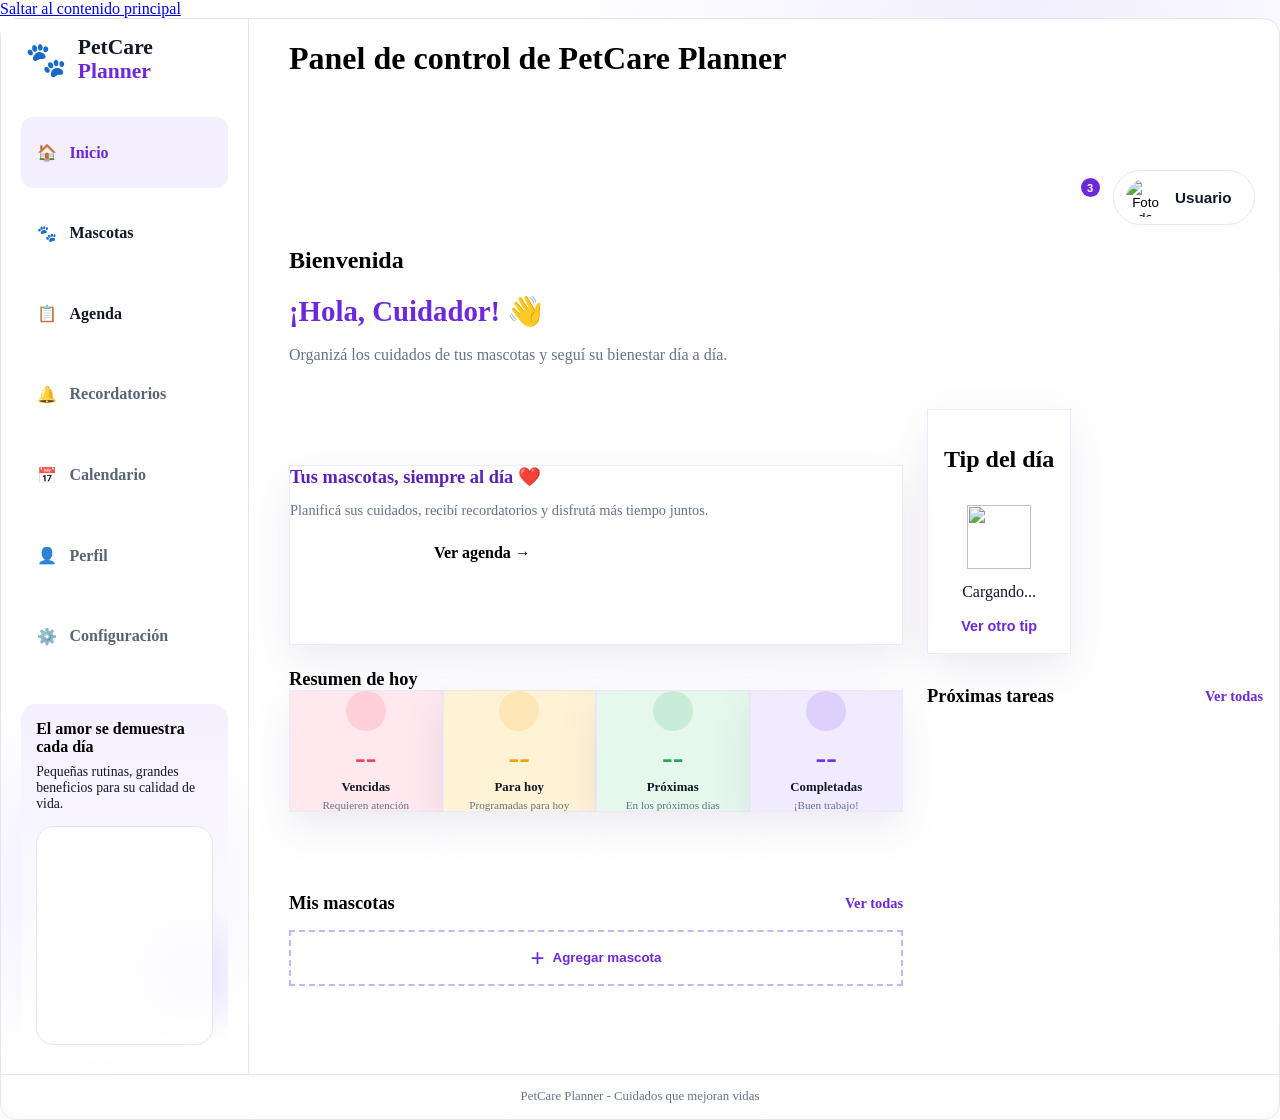
==== index.html @ 38bc649a "refactor: centralizar la navegación y la marca" ====
<!DOCTYPE html>
<html lang="es">
<head>
  <meta charset="UTF-8">
  <meta name="viewport" content="width=device-width, initial-scale=1.0">
  <title>Inicio | PetCare Planner</title>
  <link rel="stylesheet" href="./assets/css/base.css">
  <link rel="stylesheet" href="./assets/css/components.css">
  <link rel="stylesheet" href="./assets/css/index.css">
</head>
<body data-page="index">
  <a class="skip-link" href="#main-content">Saltar al contenido principal</a>
  <div class="page index-page">

    <div data-layout-sidebar></div>

    <!-- Header mobile -->
    <header class="app-container app-topbar index-topbar">
      <div data-layout-brand></div>

      <nav class="aside-top-actions" aria-label="Accesos rápidos">

  <button
    class="notification-btn notification-btn--desktop"
    type="button"
    aria-label="3 recordatorios pendientes"
  >
    <i data-lucide="bell" aria-hidden="true"></i>
    <span>3</span>
  </button>

  <button
    class="user-profile-btn"
    type="button"
    aria-label="Perfil de usuario"
  >
    <span class="user-profile-btn__avatar">
      <img id="user-avatar" src="./assets/img/users/default-user.png" alt="Foto de perfil" >
    </span>

    <span id="user-name" class="user-profile-btn__name">
      Usuario
    </span>

    <i data-lucide="chevron-down" aria-hidden="true"></i>
  </button>

</nav>

    </header>

    <!-- Main -->
    <main id="main-content" class="app-container index-main">
      <h1 class="visually-hidden">Panel de control de PetCare Planner</h1>

      <!-- Hero / saludo -->
      <section class="index-hero" aria-labelledby="welcome-title">
        <header class="index-hero__content">
          <h2 id="welcome-title" class="visually-hidden">Bienvenida</h2>
          <p id="user-greeting" class="index-greeting">Cargando...</p>
          <p class="index-hero__description">Organizá los cuidados de tus mascotas y seguí su bienestar día a día.</p>
        </header>
      </section>

      <!-- Highlight block -->
      <section class="dashboard-section highlight-block" aria-labelledby="highlight-title">
        <header class="highlight-block__content">
          <h2 id="highlight-title" class="section-title">Tus mascotas, siempre al día ❤️</h2>
          <p class="highlight-block__subtitle">Planificá sus cuidados, recibí recordatorios y disfrutá más tiempo juntos.</p>
        </header>
        <nav class="highlight-buttons" aria-label="Acciones rápidas">
          <a class="btn btn-primary" href="./pages/agenda.html">+ Nueva tarea</a>
          <a class="btn btn-secondary" href="./pages/agenda.html">Ver agenda →</a>
        </nav>
      </section>

      <!-- Stats -->
      <section class="dashboard-section stats-section" aria-labelledby="stats-title">
        <h2 id="stats-title" class="section-title">Resumen de hoy</h2>
        <ul class="stats-grid">
          <li>
            <article class="stat-card stat-card--danger">
              <span class="stat-card__icon" aria-hidden="true"><i data-lucide="circle-alert"></i></span>
              <span class="stat-card__value" id="overdue-count">--</span>
              <span class="stat-card__label">Vencidas</span>
              <span class="stat-card__helper">Requieren atención</span>
            </article>
          </li>
          <li>
            <article class="stat-card stat-card--warning">
              <span class="stat-card__icon" aria-hidden="true"><i data-lucide="sun"></i></span>
              <span class="stat-card__value" id="today-count">--</span>
              <span class="stat-card__label">Para hoy</span>
              <span class="stat-card__helper">Programadas para hoy</span>
            </article>
          </li>
          <li>
            <article class="stat-card stat-card--success">
              <span class="stat-card__icon" aria-hidden="true"><i data-lucide="calendar-days"></i></span>
              <span class="stat-card__value" id="upcoming-count">--</span>
              <span class="stat-card__label">Próximas</span>
              <span class="stat-card__helper">En los próximos días</span>
            </article>
          </li>
          <li>
            <article class="stat-card stat-card--primary">
              <span class="stat-card__icon" aria-hidden="true"><i data-lucide="circle-check"></i></span>
              <span class="stat-card__value" id="done-count">--</span>
              <span class="stat-card__label">Completadas</span>
              <span class="stat-card__helper">¡Buen trabajo!</span>
            </article>
          </li>
        </ul>
      </section>

      <!-- Pets -->
      <section class="dashboard-section my-pets" aria-labelledby="pets-title">
        <header class="section-header">
          <h2 id="pets-title" class="section-title">Mis mascotas</h2>
          <a class="section-link" href="./pages/mascotas.html" aria-label="Ver todas las mascotas">Ver todas</a>
        </header>
        <ul id="pets-list-container" class="pets-list-grid"><!-- Render dinámico --></ul>
        <button class="pet-add-card" type="button" data-open-pet-form>
          <span class="pet-add-card__icon" aria-hidden="true">+</span>
          <span class="pet-add-card__text">Agregar mascota</span>
        </button>
      </section>
    </main>

    <aside class="index-aside" aria-label="Información complementaria">

  <article class="dashboard-section tip-of-the-day" id="tip-of-the-day" aria-labelledby="tip-title">
    <header class="tip-content">
      <h2 id="tip-title" class="visually-hidden">Tip del día</h2>
      <figure class="tip-icon">
        <img src="./assets/img/tips/water-bowl.png" alt="" loading="lazy" onerror="this.hidden = true">
        <span class="tip-fallback" aria-hidden="true">💧</span>
      </figure>
      <p class="tip-text">Cargando...</p>
      <button class="tip-of-the-day__button" type="button">Ver otro tip</button>
    </header>
  </article>

  <section class="dashboard-section upcoming-tasks-aside" aria-labelledby="tasks-title">
    <header class="section-header">
      <h2 id="tasks-title" class="section-title">Próximas tareas</h2>
      <a class="section-link" href="./pages/agenda.html" aria-label="Ver todas las tareas">Ver todas</a>
    </header>
    <ul id="upcoming-tasks-list" class="tasks-list"></ul>
  </section>

</aside>

    <div data-layout-bottom-nav></div>
    <footer data-layout-footer></footer>

  </div>

  <script src="./assets/js/data.js"></script>
  <script src="./assets/js/utils.js"></script>
  <script src="./assets/js/storage.js"></script>
  <script src="https://unpkg.com/lucide@latest/dist/umd/lucide.min.js"></script>
  <script src="./assets/js/layout.js"></script>
  <script src="./assets/js/index.js"></script>
</body>
</html>
---- assets/css/components.css ----
/* =========================
   PetCare Planner - components.css
   Componentes reutilizables
========================= */

/* =========================
   1. Header / Topbar
========================= */

.app-topbar {
  display: flex;
  align-items: center;
  justify-content: space-between;
  gap: var(--space-md);
  padding: var(--space-md) 0;
}

.app-brand {
  display: flex;
  align-items: center;
  gap: var(--space-sm);
  font-weight: 700;
  color: var(--color-text);
}

.app-brand:hover {
  color: var(--color-primary);
}

.app-brand__icon {
  width: 2.4rem;
  height: 2.4rem;
  display: grid;
  place-items: center;
  border-radius: var(--radius-md);
  background: var(--color-primary-light);
  color: var(--color-primary);
}

.app-brand__text {
  line-height: 1.1;
}

.brand-paw {
  display: grid;
  flex: 0 0 auto;
  place-items: center;
  width: 3.1rem;
  height: 3.1rem;
  border-radius: 1.1rem;
  color: var(--color-primary);
  font-size: 2.1rem;
  line-height: 1;
}

.brand-paw img {
  width: 100%;
  height: 100%;
  object-fit: contain;
  filter: saturate(1.08) contrast(1.05);
}

.brand-paw img:not([hidden]) + span {
  display: none;
}

.app-topbar__actions {
  display: flex;
  align-items: center;
  gap: var(--space-sm);
}

/* =========================
   2. Botones
========================= */

.btn {
  display: inline-flex;
  align-items: center;
  justify-content: center;
  gap: var(--space-sm);
  min-height: 2.75rem;
  padding: 0.75rem 1rem;
  border: 0;
  border-radius: var(--radius-pill);
  font-weight: 700;
  text-align: center;
  cursor: pointer;
  text-decoration: none;
  transition: var(--transition-interactive);
}

.btn:hover {
  transform: translateY(-1px);
}

.btn:active {
  transform: translateY(0);
}

.btn:disabled,
.btn.is-disabled {
  opacity: 0.55;
  cursor: not-allowed;
  transform: none;
}

.btn-primary {
  background: var(--color-primary);
  color: var(--color-white, #ffffff);
  box-shadow: var(--shadow-soft);
}

.btn-primary:hover {
  background: var(--color-primary-dark);
  color: var(--color-white, #ffffff);
}

.btn-secondary {
  background: var(--color-primary-light);
  color: var(--color-primary);
}

.btn-secondary:hover {
  background: var(--color-primary);
  color: var(--color-white, #ffffff);
}

.btn-ghost {
  background: transparent;
  color: var(--color-muted);
}

.btn-ghost:hover {
  background: var(--color-primary-light);
  color: var(--color-primary);
}

.btn-danger {
  background: var(--color-danger-light);
  color: var(--color-danger);
}

.btn-danger:hover {
  background: var(--color-danger);
  color: var(--color-white, #ffffff);
}

.btn-full {
  width: 100%;
}

.icon-btn {
  width: 2.75rem;
  height: 2.75rem;
  display: inline-grid;
  place-items: center;
  border-radius: var(--radius-pill);
  background: var(--color-surface);
  color: var(--color-text);
  box-shadow: var(--shadow-soft);
  transition: var(--transition-interactive);
}

.icon-btn:hover {
  transform: translateY(-1px);
  background: var(--color-primary-light);
  color: var(--color-primary);
}

.icon-btn:active {
  transform: translateY(0);
}

/* =========================
   3. Cards
========================= */

.card {
  background: var(--color-surface);
  border: 1px solid var(--color-border);
  border-radius: var(--radius-lg);
  padding: var(--space-md);
  box-shadow: var(--shadow-card, var(--shadow-soft));
}

/* Espaciado vertical controlado por contenedor */
.stack > * + * {
  margin-top: var(--space-md);
}

.card.is-selected {
  border-color: var(--color-primary);
  background: var(--color-primary-light);
}

.card-title {
  margin-bottom: var(--space-xs);
  font-size: 1rem;
  font-weight: 800;
  color: var(--color-text);
}

.card-text {
  margin-bottom: 0;
  font-size: 0.95rem;
  color: var(--color-muted);
}

.card-actions {
  display: flex;
  flex-wrap: wrap;
  gap: var(--space-sm);
  margin-top: var(--space-md);
}

/* =========================
   4. Panel destacado
========================= */

.panel {
  padding: var(--space-lg);
  border-radius: var(--radius-xl);
  background: linear-gradient(
    135deg,
    var(--color-primary),
    var(--color-primary-dark)
  );
  color: var(--color-white, #ffffff);
  box-shadow: var(--shadow-soft);
}

.panel h1,
.panel h2,
.panel h3 {
  color: var(--color-white, #ffffff);
}

.panel p,
.panel .card-text {
  color: rgba(255, 255, 255, 0.86);
}

/* =========================
   5. Badges / Estados
========================= */

.badge {
  display: inline-flex;
  align-items: center;
  gap: 0.35rem;
  width: fit-content;
  padding: 0.35rem 0.65rem;
  border-radius: var(--radius-pill);
  font-size: 0.8rem;
  font-weight: 800;
  line-height: 1;
  white-space: nowrap;
}

.badge-danger {
  background: var(--color-danger-light);
  color: var(--color-danger);
}

.badge-warning {
  background: var(--color-warning-light);
  color: #9a5f00;
}

.badge-success {
  background: var(--color-success-light);
  color: var(--color-success);
}

.badge-info {
  background: var(--color-info-light);
  color: var(--color-info);
}

.badge-primary,
.badge-purple {
  background: var(--color-primary-light);
  color: var(--color-primary);
}

/* =========================
   6. Formularios
========================= */

.form {
  display: grid;
  gap: var(--space-md);
}

.form-group {
  display: grid;
  gap: var(--space-xs);
}

.form-label {
  font-size: 0.9rem;
  font-weight: 800;
  color: var(--color-text);
}

.form-input,
.form-select,
.form-textarea {
  width: 100%;
  max-width: 100%;
  min-height: 2.75rem;
  border: 1px solid var(--color-border);
  border-radius: var(--radius-md);
  background: var(--color-white, #ffffff);
  color: var(--color-text);
  font: inherit;
  line-height: 1.45;
  padding: 0.85rem 1rem;
  transition:
    border-color var(--transition-ui),
    box-shadow var(--transition-ui);
}

.form-input::placeholder,
.form-textarea::placeholder {
  color: var(--color-muted);
  opacity: 0.72;
}

.form-input:focus,
.form-select:focus,
.form-textarea:focus {
  border-color: var(--color-primary);
  box-shadow: 0 0 0 4px rgba(111, 53, 232, 0.12);
  outline: none;
}

.form-textarea {
  min-height: 7rem;
  resize: vertical;
}

.form-error {
  margin: 0;
  font-size: 0.85rem;
  color: var(--color-danger);
}

.form-success {
  margin: 0;
  font-size: 0.85rem;
  color: var(--color-success);
}

.form-help {
  margin: 0;
  font-size: 0.85rem;
  color: var(--color-muted);
}

/* =========================
   7. Alertas / Mensajes
========================= */

.alert {
  padding: var(--space-md);
  border-radius: var(--radius-md);
  font-size: 0.9rem;
  font-weight: 700;
}

.alert-success {
  background: var(--color-success-light);
  color: var(--color-success);
}

.alert-error {
  background: var(--color-danger-light);
  color: var(--color-danger);
}

.alert-info {
  background: var(--color-info-light);
  color: var(--color-info);
}

.alert-warning {
  background: var(--color-warning-light);
  color: #9a5f00;
}

/* =========================
   8. Chips / Filtros
========================= */

.chip-list {
  display: flex;
  gap: var(--space-sm);
  overflow-x: auto;
  padding-bottom: var(--space-xs);
  scrollbar-width: none;
}

.chip-list::-webkit-scrollbar {
  display: none;
}

.chip {
  flex: 0 0 auto;
  display: inline-flex;
  align-items: center;
  justify-content: center;
  min-height: 2.4rem;
  padding: 0.6rem 0.95rem;
  border: 1px solid var(--color-border);
  border-radius: var(--radius-pill);
  background: var(--color-surface);
  color: var(--color-muted);
  font-size: 0.9rem;
  font-weight: 800;
  cursor: pointer;
  transition: var(--transition-colors);
}

.chip:hover,
.chip.is-active {
  background: var(--color-primary-light);
  border-color: var(--color-primary-light);
  color: var(--color-primary);
}

/* =========================
   9. Tabs
========================= */

.tabs {
  display: flex;
  gap: var(--space-xs);
  padding: 0.35rem;
  border-radius: var(--radius-pill);
  background: var(--color-primary-light);
  overflow-x: auto;
  scrollbar-width: none;
}

.tabs::-webkit-scrollbar {
  display: none;
}

.tab {
  flex: 1;
  min-height: 2.3rem;
  padding: 0.55rem 0.8rem;
  border-radius: var(--radius-pill);
  color: var(--color-muted);
  font-size: 0.85rem;
  font-weight: 800;
  text-align: center;
  white-space: nowrap;
  cursor: pointer;
  transition:
    background-color var(--transition-ui),
    color var(--transition-ui),
    box-shadow var(--transition-ui);
}

.tab.is-active {
  background: var(--color-surface);
  color: var(--color-primary);
  box-shadow: var(--shadow-card, var(--shadow-soft));
}

/* =========================
   10. Navegación lateral desktop
========================= */

[data-layout-brand],
[data-layout-sidebar],
[data-layout-bottom-nav] {
  display: contents;
}

.desktop-sidebar {
  display: none;
}

@media (min-width: 1100px) {
  .desktop-sidebar {
    display: flex;
    flex-direction: column;
    gap: 2.15rem;
    padding: 2.05rem 1.25rem 1.55rem;
    border-right: 1px solid var(--color-border);
    background:
      radial-gradient(circle at 40% 82%, rgba(196, 181, 253, 0.28), transparent 12rem),
      var(--color-surface);
  }

  .desktop-sidebar__brand {
    display: flex;
    align-items: center;
    gap: 0.45rem;
    color: var(--color-text);
    font-size: 1.35rem;
    font-weight: 900;
    line-height: 1.02;
    text-decoration: none;
  }

  .desktop-sidebar__brand strong {
    color: var(--color-primary);
  }

  .desktop-sidebar__nav {
    display: grid;
    gap: 0.55rem;
  }

  .desktop-sidebar__link {
    display: flex;
    align-items: center;
    gap: 0.78rem;
    min-height: 3.05rem;
    padding: 0.72rem 1rem;
    border-radius: 0.75rem;
    color: var(--color-text);
    font-weight: 750;
    text-decoration: none;
    transition: var(--transition-colors);
  }

  .desktop-sidebar__link span {
    width: 1.25rem;
    text-align: center;
    color: #64748b;
  }

  .desktop-sidebar__link .lucide {
    width: 1.25rem;
    height: 1.25rem;
    color: #64748b;
  }

  .desktop-sidebar__link:hover,
  .desktop-sidebar__link.is-active {
    background: var(--color-primary-light);
    color: var(--color-primary);
  }

  .desktop-sidebar__link.is-active .lucide {
    color: var(--color-primary);
  }

  .desktop-sidebar__link.is-disabled span,
  .desktop-sidebar__link.is-disabled .lucide {
    color: #475569;
  }

  .desktop-sidebar__link.is-disabled {
    cursor: not-allowed;
    opacity: 0.9;
    pointer-events: none;
  }

  .desktop-sidebar__message {
    margin-top: auto;
    padding: 1rem 0.95rem 0.85rem;
    border-radius: 1rem;
    background:
      radial-gradient(circle at 82% 76%, rgba(196, 181, 253, 0.42), transparent 4.5rem),
      linear-gradient(180deg, #f5f0ff, #ffffff);
  }

  .desktop-sidebar__message strong {
    display: block;
    color: var(--color-primary-dark);
    font-size: 1rem;
  }

  .desktop-sidebar__message p {
    margin-top: 0.5rem;
    color: var(--color-text);
    font-size: 0.86rem;
  }

  .mini-illustration {
    position: relative;
    display: flex;
    align-items: end;
    justify-content: center;
    min-height: 13.2rem;
    margin-top: 0.8rem;
    padding: 0.35rem 0.45rem 0;
    border: 1px solid var(--color-border);
    border-radius: 1.1rem;
    background: rgba(255, 255, 255, 0.86);
    box-shadow: var(--shadow-card);
    overflow: hidden;
  }

  .sidebar-pets-image {
    position: absolute;
    inset: auto 0.2rem 0;
    z-index: 2;
    width: calc(100% - 0.4rem);
    height: 13rem;
    max-width: 100%;
    filter: saturate(1.1) contrast(1.06);
    object-fit: cover;
    object-position: center bottom;
  }

  .sidebar-pets-image[hidden] {
    display: none;
  }

  .mini-illustration .pet-face {
    position: relative;
    z-index: 1;
    width: 4.25rem;
    height: 4.25rem;
    margin-inline: -0.3rem;
  }

  .sidebar-pets-image:not([hidden]) ~ .pet-face {
    visibility: hidden;
  }
}

/* =========================
   11. Navegación inferior mobile
========================= */

.bottom-nav {
  position: fixed;
  left: 50%;
  bottom: calc(0.75rem + env(safe-area-inset-bottom));
  z-index: 20;
  width: min(100% - 2rem, 26rem);
  transform: translateX(-50%);
  display: grid;
  grid-template-columns: repeat(3, 1fr);
  gap: var(--space-xs);
  padding: 0.5rem;
  border: 1px solid var(--color-border);
  border-radius: var(--radius-lg);
  background: rgba(255, 255, 255, 0.92);
  box-shadow: var(--shadow-soft);
  backdrop-filter: blur(10px);
}

.bottom-nav .lucide {
  width: 1.15rem;
  height: 1.15rem;
}

.bottom-nav__link {
  display: grid;
  place-items: center;
  gap: 0.15rem;
  min-height: 3.4rem;
  border-radius: var(--radius-md);
  font-size: 0.78rem;
  font-weight: 800;
  color: var(--color-muted);
  text-decoration: none;
  transition: var(--transition-colors);
}

.bottom-nav__link:hover,
.bottom-nav__link.is-active {
  background: var(--color-primary-light);
  color: var(--color-primary);
}

/* =========================
   12. Footer compartido
========================= */

.app-footer {
  margin-top: auto;
  padding: 1.1rem 1rem calc(6rem + env(safe-area-inset-bottom));
  text-align: center;
  border-top: 1px solid var(--color-border);
  color: var(--color-muted);
  font-size: 0.85rem;
  line-height: 1.4;
}

@media (min-width: 1100px) {
  [data-layout-bottom-nav] {
    display: none;
  }

  .app-footer {
    grid-area: footer;
    align-self: end;
    margin-top: 0;
    padding: 1rem 1.25rem 1.15rem;
  }
}

/* =========================
   13. Botón flotante
========================= */

.fab {
  position: fixed;
  right: 1.25rem;
  bottom: calc(5.5rem + env(safe-area-inset-bottom));
  z-index: 25;
  width: 3.5rem;
  height: 3.5rem;
  display: grid;
  place-items: center;
  border-radius: 50%;
  background: var(--color-primary);
  color: var(--color-white, #ffffff);
  font-size: 1.6rem;
  font-weight: 900;
  box-shadow: 0 14px 30px rgba(111, 53, 232, 0.35);
  transition:
    transform var(--transition-ui),
    background-color var(--transition-ui);
}

.fab:hover {
  transform: translateY(-1px);
  background: var(--color-primary-dark);
}

.fab:active {
  transform: translateY(0);
}

/* =========================
   14. Secciones
========================= */

.section {
  margin-top: var(--space-lg);
}

.section-header {
  display: flex;
  align-items: center;
  justify-content: space-between;
  gap: var(--space-md);
  margin-bottom: var(--space-md);
}

.section-title {
  margin: 0;
  font-size: 1.15rem;
  font-weight: 900;
  color: var(--color-text);
}

.section-link {
  font-size: 0.9rem;
  font-weight: 800;
  color: var(--color-primary);
  transition: var(--transition-colors);
}

/* =========================
   15. Grillas reutilizables
========================= */

.grid {
  display: grid;
  gap: var(--space-md);
}

.grid-2 {
  display: grid;
  gap: var(--space-md);
}

.grid-3 {
  display: grid;
  gap: var(--space-md);
}

/* =========================
   16. Listas horizontales
========================= */

.horizontal-list {
  display: flex;
  gap: var(--space-md);
  overflow-x: auto;
  padding-bottom: var(--space-sm);
  scrollbar-width: none;
}

.horizontal-list::-webkit-scrollbar {
  display: none;
}

.horizontal-list > * {
  flex: 0 0 auto;
}

/* =========================
   17. Cards de resumen / estadísticas
========================= */

.stat-card {
  display: grid;
  gap: var(--space-xs);
  padding: var(--space-md);
  border: 1px solid var(--color-border);
  border-radius: var(--radius-lg);
  background: var(--color-surface);
  box-shadow: var(--shadow-card, var(--shadow-soft));
}

.stat-card__value {
  margin: 0;
  font-size: 1.6rem;
  font-weight: 900;
  color: var(--color-text);
}

.stat-card__label {
  margin: 0;
  font-size: 0.85rem;
  font-weight: 800;
  color: var(--color-muted);
}

.stat-card--danger {
  background: var(--color-danger-light);
}

.stat-card--warning {
  background: var(--color-warning-light);
}

.stat-card--success {
  background: var(--color-success-light);
}

.stat-card--primary {
  background: var(--color-primary-light);
}

/* =========================
   18. Empty states
========================= */

.empty-state {
  display: grid;
  place-items: center;
  gap: var(--space-sm);
  padding: var(--space-xl);
  border: 1px dashed var(--color-border);
  border-radius: var(--radius-lg);
  background: rgba(255, 255, 255, 0.65);
  text-align: center;
}

.empty-state__icon {
  font-size: 2rem;
}

.empty-state__title {
  margin: 0;
  font-size: 1rem;
  font-weight: 900;
  color: var(--color-text);
}

.empty-state__text {
  margin: 0;
  font-size: 0.9rem;
  color: var(--color-muted);
}

/* =========================
   17. Cards reutilizables de mascotas
========================= */

.pet-mini-card {
  display: flex;
  align-items: center;
  gap: var(--space-sm);
  padding: var(--space-md);
  border: 1px solid var(--color-border);
  border-radius: var(--radius-lg);
  background: var(--color-surface);
  box-shadow: var(--shadow-card, var(--shadow-soft));
  transition:
    border-color var(--transition-ui),
    background-color var(--transition-ui),
    box-shadow var(--transition-ui);
}

.pet-mini-card.is-selected {
  border-color: var(--color-primary);
  background: var(--color-primary-light);
  box-shadow: var(--shadow-soft);
}

.pet-avatar {
  width: 3rem;
  height: 3rem;
  flex: 0 0 3rem;
  display: grid;
  place-items: center;
  border-radius: 50%;
  background: var(--color-primary-light);
  color: var(--color-primary);
  font-weight: 900;
  overflow: hidden;
}

.pet-avatar img {
  width: 100%;
  height: 100%;
  object-fit: cover;
}

.pet-info {
  min-width: 0;
}

.pet-name {
  margin: 0;
  font-weight: 900;
  color: var(--color-text);
}

.pet-meta {
  margin: 0;
  font-size: 0.85rem;
  color: var(--color-muted);
}

/* =========================
   18. Cards reutilizables de tareas
========================= */

.task-card {
  display: grid;
  gap: var(--space-sm);
  padding: var(--space-md);
  border: 1px solid var(--color-border);
  border-radius: var(--radius-lg);
  background: var(--color-surface);
  box-shadow: var(--shadow-card, var(--shadow-soft));
}

.task-card__header {
  display: flex;
  align-items: flex-start;
  justify-content: space-between;
  gap: var(--space-md);
}

.task-card__title {
  margin: 0;
  font-size: 1rem;
  font-weight: 900;
  color: var(--color-text);
}

.task-card__meta {
  margin: 0;
  font-size: 0.85rem;
  color: var(--color-muted);
}

/* =========================
   19. Desktop
========================= */

@media (min-width: 768px) {
  .bottom-nav {
    position: static;
    transform: none;
    width: auto;
    display: flex;
    justify-content: center;
    margin: var(--space-md) auto;
  }

  .bottom-nav__link {
    padding-inline: 1rem;
  }

  .fab {
    right: 2rem;
    bottom: 2rem;
  }

  .grid-2 {
    grid-template-columns: repeat(2, minmax(0, 1fr));
  }

  .grid-3 {
    grid-template-columns: repeat(3, minmax(0, 1fr));
  }

  .section {
    margin-top: var(--space-xl);
  }

  .card {
    padding: var(--space-lg);
  }
}
---- assets/css/index.css ----
:root {
  --pet-purple: #6d28d9;
  --pet-purple-dark: #5b21b6;
  --pet-purple-soft: #f4efff;
  --pet-text: #111827;
  --pet-muted: #64748b;
  --pet-border: #e5e7eb;
  --pet-soft-border: #eee8fb;
  --pet-shadow: 0 16px 40px rgba(82, 63, 124, 0.1);
}

body {
  background:
    radial-gradient(circle at 80% 0%, rgba(196, 181, 253, 0.22), transparent 30rem),
    linear-gradient(180deg, #ffffff 0%, #fbfaff 100%);
  margin: 0;
  padding: 0;
}

.index-page {
  background: rgba(255, 255, 255, 0.78);
  display: flex;
  flex-direction: column;
  min-height: 100vh;
}

/* =========================
   Header (móvil)
   ========================= */

.index-topbar {
  display: flex;
  justify-content: space-between;
  align-items: center;

  position: relative;
  z-index: 5;

  padding-top: 1.35rem;
  padding-bottom: 0.5rem;
}

.index-topbar .app-brand {
  align-items: center;
  gap: 0.35rem;
  text-decoration: none;
  display: flex;
}

.index-topbar .app-brand__text {
  color: var(--pet-text);
  font-size: 1.3rem;
  font-weight: 900;
  line-height: 0.98;
}

.index-topbar .app-brand__text strong {
  color: var(--pet-purple);
}

/* =========================
   Layout principal (mobile)
   ========================= */

.index-main {
  display: grid;
  gap: 1.5rem;
  padding: 1rem 1rem 2rem;
}

.index-aside {
  display: flex;
  flex-direction: column;
  gap: 1.5rem;
  padding: 0 1rem 0;
  align-items: stretch;
}

.tip-of-the-day {
  padding: 0;
  margin-top: 1rem;
}

.bottom-nav {
  margin-top: auto;
}

.app-footer {
  margin-top: auto;
}

/* =========================
   Saludo
   ========================= */

.index-hero {
  display: block;
  padding-top: 0rem;
  padding-bottom: 0.1rem;
}

.index-hero__content {
  min-width: 0;
}

.index-greeting {
  margin-top: 0;
  font-size: 1.8rem;
  font-weight: 900;
  color: var(--pet-purple);
  margin-bottom: 0.5rem;
}

.index-hero__description {
  font-size: 1rem;
  color: var(--pet-muted);
  line-height: 1.4;
}

/* =========================
   Bloque destacado (con dos botones)
   ========================= */

.highlight-block {
  background: var(--color-primary-light);
  border-radius: var(--radius-lg);
  padding: var(--space-md);
  position: relative;
  overflow: hidden;
  box-shadow: var(--pet-shadow);
  border: 1px solid var(--pet-soft-border);
}

.highlight-block__content {
  position: relative;
  z-index: 1;
}

.highlight-block .section-title {
  color: var(--pet-purple-dark);
  margin-bottom: var(--space-xs);
}

.highlight-block__subtitle {
  font-size: 0.9rem;
  color: var(--pet-muted);
  margin-bottom: var(--space-md);
}

.highlight-buttons {
  display: flex;
  flex-wrap: wrap;
  gap: var(--space-sm);
  margin-top: var(--space-md);
}

.highlight-buttons .btn {
  flex: 1;
  text-align: center;
}

/* =========================
   Resumen de hoy
   ========================= */

.stats-section {
  margin-top: var(--space-md);
}

.stats-grid {
  display: grid;
  grid-template-columns: repeat(2, 1fr);
  gap: var(--space-md);
  list-style: none;
  padding-left: 0;
  margin: 0;
}

.stats-grid li {
  list-style: none;
}

.stat-card {
  display: grid;
  justify-items: center;
  text-align: center;
  gap: 0.25rem;
  background: #ffffff;
  border: 1px solid var(--pet-soft-border);
  border-radius: var(--radius-lg);
  padding: var(--space-md);
  box-shadow: var(--pet-shadow);
  transition: transform 0.2s, box-shadow 0.2s;
}

.stat-card:hover {
  transform: translateY(-2px);
  box-shadow: 0 20px 35px rgba(82, 63, 124, 0.15);
}

.stat-card__value {
  font-size: 2rem;
  font-weight: 900;
}

.stat-card__label {
  font-size: 0.8rem;
  font-weight: 700;
  color: var(--pet-text);
}

.stat-card__helper {
  font-size: 0.7rem;
  color: var(--pet-muted);
}

.stat-card__icon {
  width: 2.5rem;
  height: 2.5rem;
  display: grid;
  place-items: center;
  border-radius: 50%;
  margin-bottom: 0.25rem;
}

.stat-card__icon .lucide {
  width: 1.25rem;
  height: 1.25rem;
  stroke-width: 2;
}

/* Colores específicos por estado */
.stat-card--danger {
  background: #ffe8ee;
}
.stat-card--danger .stat-card__value {
  color: #f04464;
}
.stat-card--danger .stat-card__icon {
  background: rgba(240, 68, 100, 0.15);
  color: #f04464;
}

.stat-card--warning {
  background: #fff3d6;
}
.stat-card--warning .stat-card__value {
  color: #f59e0b;
}
.stat-card--warning .stat-card__icon {
  background: rgba(245, 158, 11, 0.15);
  color: #f59e0b;
}

.stat-card--success {
  background: #e5f8eb;
}
.stat-card--success .stat-card__value {
  color: #22a956;
}
.stat-card--success .stat-card__icon {
  background: rgba(34, 169, 86, 0.15);
  color: #22a956;
}

.stat-card--primary {
  background: #f1ebff;
}
.stat-card--primary .stat-card__value {
  color: #6f35e8;
}
.stat-card--primary .stat-card__icon {
  background: rgba(111, 53, 232, 0.15);
  color: #6f35e8;
}

.pets-list-grid {
  display: grid;
  grid-template-columns: repeat(2, 1fr);
  gap: var(--space-md);
  margin-bottom: var(--space-md);
}

.pet-mini-card {
  display: flex;
  flex-direction: column;
  align-items: center;
  text-align: center;
  gap: 0.2rem;
  background: #ffffff;
  border: 1px solid var(--pet-soft-border);
  border-radius: var(--radius-lg);
  padding: var(--space-md);
  box-shadow: var(--pet-shadow);
  transition: transform 0.2s, border-color 0.2s;
}

.pet-mini-card:hover {
  transform: translateY(-2px);
  border-color: var(--pet-purple);
}

.pet-mini-card .pet-avatar {
  width: 3.5rem;
  height: 3.5rem;
  border-radius: 50%;
  background: var(--color-primary-light);
  display: flex;
  align-items: center;
  justify-content: center;
  overflow: hidden;
  margin-bottom: 0.3rem;
}

.pet-mini-card .pet-avatar img {
  width: 100%;
  height: 100%;
  object-fit: cover;
}

.pet-mini-card .pet-avatar .pet-avatar__fallback {
  font-size: 1.5rem;
}

.pet-mini-card .pet-avatar.has-image .pet-avatar__fallback {
  display: none;
}

.pet-name {
  margin: 0;
  font-weight: 900;
  color: var(--pet-text);
  font-size: 1rem;
}

.pet-specie {
  display: inline-block;
  background: var(--color-primary-light);
  color: var(--color-primary);
  font-size: 0.7rem;
  font-weight: 700;
  padding: 0.2rem 0.6rem;
  border-radius: var(--radius-pill);
  margin-top: 0.25rem;
}

.pet-meta {
  margin: 0;
  font-size: 0.75rem;
  color: var(--pet-muted);
}

.pet-add-card {
  display: flex;
  align-items: center;
  justify-content: center;
  gap: 0.5rem;
  width: 100%;
  padding: 0.75rem;
  border: 2px dashed #c4b5fd;
  border-radius: var(--radius-lg);
  background: rgba(255, 255, 255, 0.68);
  color: var(--pet-purple);
  font-weight: 900;
  cursor: pointer;
  transition: background 0.2s, transform 0.1s;
}

.pet-add-card:hover {
  background: #f4efff;
  transform: translateY(-1px);
}

.pet-add-card__icon {
  font-size: 1.5rem;
  font-weight: 300;
}

/* =========================
   Próximas tareas 
   ========================= */

.upcoming-tasks-aside .tasks-list {
  display: grid;
  gap: 0.75rem;
  padding: 0;
  list-style: none;
}

.task-card {
  display: flex;
  align-items: center;
  gap: var(--space-sm);
  padding: var(--space-md);
  border: 1px solid var(--pet-border);
  border-radius: var(--radius-lg);
  background: #ffffff;
  box-shadow: var(--pet-shadow);
  transition: transform 0.2s, box-shadow 0.2s;
}

.task-card:hover {
  transform: translateY(-2px);
  box-shadow: 0 20px 35px rgba(82, 63, 124, 0.12);
}

.task-avatar {
  flex: 0 0 auto;
  width: 2.5rem;
  height: 2.5rem;
  display: grid;
  place-items: center;
  border-radius: 50%;
  background: var(--color-primary-light);
  position: relative;
  overflow: hidden;
}

.task-avatar img {
  width: 100%;
  height: 100%;
  object-fit: cover;
}

.task-avatar .task-avatar__fallback {
  display: grid;
  place-items: center;
  width: 100%;
  height: 100%;
  font-size: 1.25rem;
}

.task-avatar.has-image .task-avatar__fallback {
  display: none;
}

.task-card__body {
  flex: 1;
  min-width: 0;
  display: flex;
  flex-direction: column;
  gap: 0.25rem;
}

.task-card__title {
  font-size: 0.95rem;
  font-weight: 900;
  color: var(--pet-text);
}

.task-card__meta {
  font-size: 0.8rem;
  color: var(--pet-muted);
}

.task-card .badge {
  align-self: flex-start;
  font-size: 0.75rem;
  padding: 0.25rem 0.55rem;
}

.task-link {
  flex: 0 0 auto;
  display: grid;
  place-items: center;
  width: 2.5rem;
  height: 2.5rem;
  border-radius: 50%;
  font-size: 1.25rem;
  color: var(--color-muted);
  text-decoration: none;
  transition: background-color 0.2s, color 0.2s;
}

.task-link:hover {
  background: var(--color-primary-light);
  color: var(--color-primary);
}

.section-link {
  text-decoration: none;
  font-weight: 800;
  color: var(--pet-purple);
}

.section-link:hover {
  text-decoration: underline;
}

/* =========================
   Tip del día
   ========================= */

.tip-of-the-day {
  background: var(--color-primary-light);
  border-radius: var(--radius-lg);
  border: 1px solid var(--pet-soft-border);
  box-shadow: var(--pet-shadow);
  text-align: center;
  align-self: start;
}

.tip-content {
  display: flex;
  flex-direction: column;
  align-items: center;
  gap: 0.75rem;
  padding: 1rem;
}

.tip-icon {
  width: 4rem;
  height: 4rem;
  line-height: 1;
  flex-shrink: 0;
  position: relative;
  margin: 0;
}

.tip-icon img {
  display: block;
  width: 100%;
  height: 100%;
  object-fit: contain;
}

.tip-icon img:not([hidden]) + .tip-fallback,
.tip-icon img[src]:not([src=""]) + .tip-fallback {
  display: none;
}

.tip-fallback {
  display: block;
  font-size: 2.5rem;
}

.tip-text {
  margin: 0;
  font-size: 1rem;
  line-height: 1.4;
  color: var(--pet-text);
}

.tip-of-the-day__button {
  display: inline-block;
  margin: 0;
  padding: 0.25rem 0.5rem;
  font-size: 0.9rem;
  line-height: 1;
  color: var(--pet-purple);
  background: transparent;
  border: none;
  cursor: pointer;
  font-weight: 700;
  transition: transform 0.2s, color 0.2s;
}

.tip-of-the-day__button:hover {
  text-decoration: underline;
  color: var(--pet-purple-dark);
  transform: translateY(-1px);
}

/* =========================
   Footer global
   ========================= */

.app-footer {
  text-align: center;
  padding: var(--space-md);
  margin-top: var(--space-xl);
  font-size: 0.8rem;
  color: var(--pet-muted);
  border-top: 1px solid var(--pet-border);
  width: 100%;
}

.notification-btn {
  position: relative;
  width: 2.75rem;
  height: 2.75rem;
  display: grid;
  place-items: center;
  border-radius: 50%;
  color: var(--pet-muted);
  font-size: 1.55rem;
  background: transparent;
  border: none;
  cursor: pointer;
}
.notification-btn .lucide {
  display: block;
}
.notification-btn span {
  position: absolute;
  top: 0.15rem;
  right: 0.1rem;
  width: 1.2rem;
  height: 1.2rem;
  display: grid;
  place-items: center;
  border-radius: 50%;
  background: var(--pet-purple);
  color: #ffffff;
  font-size: 0.7rem;
  font-weight: 900;
}

.aside-top-actions {
  display: flex;
  align-items: center;
  gap: 0.75rem;
  margin-left: auto;
}

.user-profile-btn {
  display: flex;
  align-items: center;
  gap: 0.65rem;

  padding: 0.45rem 0.75rem;

  border: 1px solid var(--pet-border);
  border-radius: 999px;

  background: #ffffff;

  cursor: pointer;

  transition:
    background-color 0.2s,
    border-color 0.2s,
    transform 0.2s;
}

.user-profile-btn:hover {
  background: #f8fafc;
  border-color: #d8dce2;
}

.user-profile-btn__avatar {
  width: 2.4rem;
  height: 2.4rem;

  border-radius: 50%;
  overflow: hidden;

  flex-shrink: 0;
}

.user-profile-btn__avatar img {
  display: block;
  width: 100%;
  height: 100%;
  object-fit: cover;
}

.user-profile-btn__name {
  font-size: 0.95rem;
  font-weight: 700;
  color: var(--pet-text);
}

.user-profile-btn__arrow {
  width: 1rem;
  height: 1rem;
  color: var(--pet-muted);
}


.desktop-sidebar {
  display: none;
}

/* =========================
   Desktop (≥1100px)
   ========================= */

@media (min-width: 1100px) {
  .index-page {
    display: grid;
    grid-template-columns: 15.5rem minmax(0, 1fr) 22rem;
    grid-template-areas:
      "sidebar  main  topbar"
      "sidebar  main    aside"
      "footer   footer  footer";
    column-gap: 1.5rem;
    row-gap: 0;
    max-width: 96rem;
    margin: 0 auto;
    padding: 0;
    border: 1px solid var(--pet-border);
    border-radius: 1.05rem;
    background: rgba(255, 255, 255, 0.9);
  }

  .index-hero {
    margin-top: 3rem;   
  }

  .index-topbar {
    grid-area: topbar;
    display: flex;
    align-items: center;
    justify-content: space-between;
    padding: 0rem 1.5rem 0 1rem;
    margin: 0;
  }
  .index-topbar .app-brand {
    display: none; 
  }
  .aside-top-actions {
    display: flex;
    align-items: center;
    gap: 0.75rem;
    margin-left: auto;
  }

  /* Main y aside */
  .index-main {
    grid-area: main;
    padding: 0 0 2rem 1rem;
    margin: 0;
  }
  .index-aside {
    grid-area: aside;
    display: flex;
    flex-direction: column;
    gap: 2rem;
    padding: 0 1rem 2rem 0;
    margin: 0;
  }

  .tip-of-the-day {
    margin-top: 2rem; 
    padding: 0;
  }

  .desktop-sidebar {
    grid-area: sidebar;
    display: flex;
    flex-direction: column;
    gap: 2rem;
    padding: 1rem 1.25rem;
    border-right: 1px solid var(--pet-border);
    background:
      radial-gradient(circle at 40% 82%, rgba(196, 181, 253, 0.28), transparent 12rem),
      #ffffff;
  }

  .desktop-sidebar__brand {
    display: flex;
    align-items: center;
    gap: 0.45rem;
    color: var(--pet-text);
    font-size: 1.35rem;
    font-weight: 900;
    line-height: 1.02;
    text-decoration: none;
  }
  .desktop-sidebar__brand strong {
    color: var(--pet-purple);
  }
  .desktop-sidebar__nav {
    display: grid;
    gap: 0.55rem;
  }
  .desktop-sidebar__link {
    display: flex;
    align-items: center;
    gap: 0.78rem;
    min-height: 3.05rem;
    padding: 0.72rem 1rem;
    border-radius: 0.75rem;
    color: var(--pet-text);
    font-weight: 750;
    text-decoration: none;
    transition: background-color 0.2s, color 0.2s;
  }
  .desktop-sidebar__link .lucide {
    width: 1.25rem;
    height: 1.25rem;
    color: #64748b;
  }
  .desktop-sidebar__link:hover,
  .desktop-sidebar__link.is-active {
    background: var(--pet-purple-soft);
    color: var(--pet-purple);
  }
  .desktop-sidebar__link.is-active .lucide {
    color: var(--pet-purple);
  }
  .desktop-sidebar__link.is-disabled {
    color: #475569;
    cursor: not-allowed;
  }
  .desktop-sidebar__message {
    margin-top: auto;
    padding: 1rem 0.95rem 0.85rem;
    border-radius: 1rem;
    background:
      radial-gradient(circle at 82% 76%, rgba(196, 181, 253, 0.42), transparent 4.5rem),
      linear-gradient(180deg, #f5f0ff, #ffffff);
  }
  .desktop-sidebar__message header strong {
    display: block;
    color: var(--pet-purple-dark);
    font-size: 1rem;
  }
  .desktop-sidebar__message p {
    margin-top: 0.5rem;
    color: var(--pet-text);
    font-size: 0.86rem;
  }
  .mini-illustration {
    position: relative;
    display: flex;
    align-items: end;
    justify-content: center;
    min-height: 13.2rem;
    margin-top: 0.8rem;
    padding: 0.35rem 0.45rem 0;
    border: 1px solid var(--pet-border);
    border-radius: 1.1rem;
    background: rgba(255, 255, 255, 0.86);
    box-shadow: var(--shadow-card);
    overflow: hidden;
  }
  .sidebar-pets-image {
    position: absolute;
    inset: auto 0.2rem 0;
    z-index: 2;
    width: calc(100% - 0.4rem);
    height: 13rem;
    max-width: 100%;
    filter: saturate(1.1) contrast(1.06);
    object-fit: cover;
    object-position: center bottom;
  }
  .sidebar-pets-image[hidden] {
    display: none;
  }
  .mini-illustration .pet-face {
    position: relative;
    z-index: 1;
    width: 4.25rem;
    height: 4.25rem;
    margin-inline: -0.3rem;
  }
  .sidebar-pets-image:not([hidden]) ~ .pet-face {
    visibility: hidden;
  }
  .stats-grid {
    grid-template-columns: repeat(4, 1fr);
  }
  .pets-list-grid {
    grid-template-columns: repeat(3, 1fr);
  }
  .upcoming-tasks-aside .tasks-list {
    grid-template-columns: 1fr;
  }
  .highlight-buttons .btn {
    flex: 0 0 auto;
  }
}

/* =========================
   Tablet / desktop pequeño
   ========================= */

@media (min-width: 768px) and (max-width: 1099px) {
  .stats-grid {
    grid-template-columns: repeat(4, 1fr);
  }

  .pets-list-grid {
    grid-template-columns: repeat(3, 1fr);
  }

  .highlight-block {
    flex-direction: row;
    justify-content: space-between;
    align-items: center;
    padding: var(--space-lg);
  }

  .highlight-buttons {
    margin-top: 0;
  }

  .highlight-buttons .btn {
    flex: 0 0 auto;
    margin-left: var(--space-md);
  }

  .upcoming-tasks-aside .tasks-list {
    grid-template-columns: repeat(2, 1fr);
  }
}
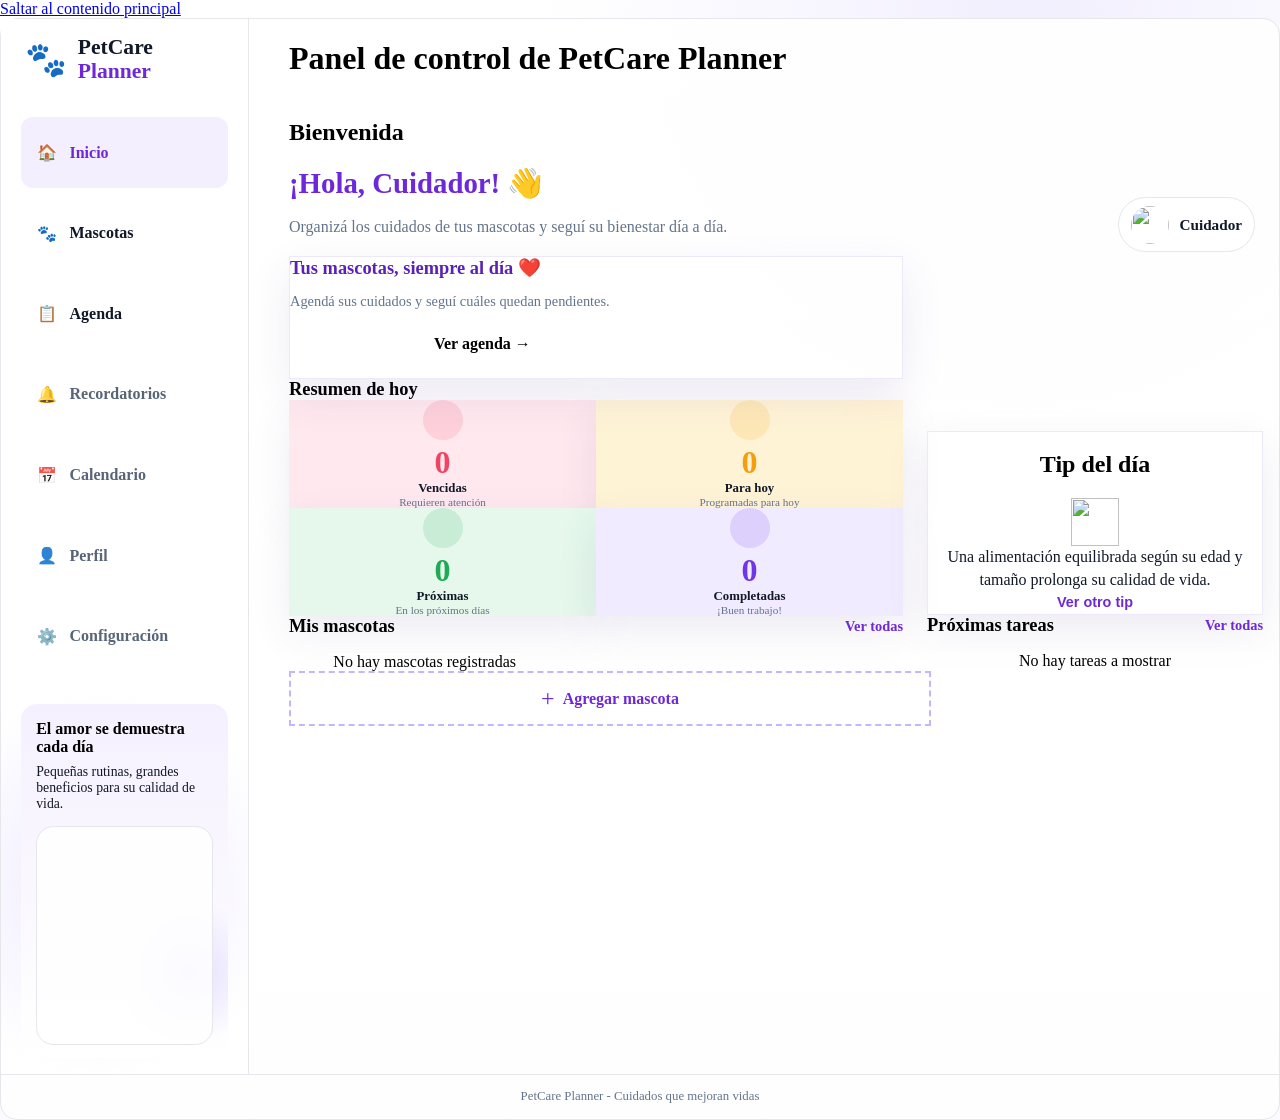
==== commit 6b850823: "fix: conectar las acciones de Inicio con los formularios" ====
--- a/index.html
+++ b/index.html
@@ -18,34 +18,14 @@
     <header class="app-container app-topbar index-topbar">
       <div data-layout-brand></div>
 
-      <nav class="aside-top-actions" aria-label="Accesos rápidos">
-
-  <button
-    class="notification-btn notification-btn--desktop"
-    type="button"
-    aria-label="3 recordatorios pendientes"
-  >
-    <i data-lucide="bell" aria-hidden="true"></i>
-    <span>3</span>
-  </button>
-
-  <button
-    class="user-profile-btn"
-    type="button"
-    aria-label="Perfil de usuario"
-  >
-    <span class="user-profile-btn__avatar">
-      <img id="user-avatar" src="./assets/img/users/default-user.png" alt="Foto de perfil" >
-    </span>
-
-    <span id="user-name" class="user-profile-btn__name">
-      Usuario
-    </span>
-
-    <i data-lucide="chevron-down" aria-hidden="true"></i>
-  </button>
-
-</nav>
+      <div class="aside-top-actions">
+        <div class="user-profile">
+          <span class="user-profile__avatar">
+            <img id="user-avatar" src="./assets/img/users/default-user.png" alt="">
+          </span>
+          <span id="user-name" class="user-profile__name">Cuidador</span>
+        </div>
+      </div>
 
     </header>
 
@@ -66,10 +46,10 @@
       <section class="dashboard-section highlight-block" aria-labelledby="highlight-title">
         <header class="highlight-block__content">
           <h2 id="highlight-title" class="section-title">Tus mascotas, siempre al día ❤️</h2>
-          <p class="highlight-block__subtitle">Planificá sus cuidados, recibí recordatorios y disfrutá más tiempo juntos.</p>
+          <p class="highlight-block__subtitle">Agendá sus cuidados y seguí cuáles quedan pendientes.</p>
         </header>
         <nav class="highlight-buttons" aria-label="Acciones rápidas">
-          <a class="btn btn-primary" href="./pages/agenda.html">+ Nueva tarea</a>
+          <a class="btn btn-primary" href="./pages/agenda.html?accion=nueva">+ Nueva tarea</a>
           <a class="btn btn-secondary" href="./pages/agenda.html">Ver agenda →</a>
         </nav>
       </section>
@@ -120,10 +100,10 @@
           <a class="section-link" href="./pages/mascotas.html" aria-label="Ver todas las mascotas">Ver todas</a>
         </header>
         <ul id="pets-list-container" class="pets-list-grid"><!-- Render dinámico --></ul>
-        <button class="pet-add-card" type="button" data-open-pet-form>
+        <a class="pet-add-card" href="./pages/mascotas.html?accion=agregar">
           <span class="pet-add-card__icon" aria-hidden="true">+</span>
           <span class="pet-add-card__text">Agregar mascota</span>
-        </button>
+        </a>
       </section>
     </main>
 
--- a/assets/css/index.css
+++ b/assets/css/index.css
@@ -181,14 +181,9 @@
 }
 
 .stat-card {
-  display: grid;
   justify-items: center;
   text-align: center;
-  gap: 0.25rem;
-  background: #ffffff;
-  border: 1px solid var(--pet-soft-border);
-  border-radius: var(--radius-lg);
-  padding: var(--space-md);
+  border-color: var(--pet-soft-border);
   box-shadow: var(--pet-shadow);
   transition: transform 0.2s, box-shadow 0.2s;
 }
@@ -351,6 +346,7 @@
 }
 
 .pet-add-card {
+  text-decoration: none;
   display: flex;
   align-items: center;
   justify-content: center;
@@ -390,11 +386,7 @@
 .task-card {
   display: flex;
   align-items: center;
-  gap: var(--space-sm);
-  padding: var(--space-md);
-  border: 1px solid var(--pet-border);
-  border-radius: var(--radius-lg);
-  background: #ffffff;
+  border-color: var(--pet-border);
   box-shadow: var(--pet-shadow);
   transition: transform 0.2s, box-shadow 0.2s;
 }
@@ -575,37 +567,6 @@
   width: 100%;
 }
 
-.notification-btn {
-  position: relative;
-  width: 2.75rem;
-  height: 2.75rem;
-  display: grid;
-  place-items: center;
-  border-radius: 50%;
-  color: var(--pet-muted);
-  font-size: 1.55rem;
-  background: transparent;
-  border: none;
-  cursor: pointer;
-}
-.notification-btn .lucide {
-  display: block;
-}
-.notification-btn span {
-  position: absolute;
-  top: 0.15rem;
-  right: 0.1rem;
-  width: 1.2rem;
-  height: 1.2rem;
-  display: grid;
-  place-items: center;
-  border-radius: 50%;
-  background: var(--pet-purple);
-  color: #ffffff;
-  font-size: 0.7rem;
-  font-weight: 900;
-}
-
 .aside-top-actions {
   display: flex;
   align-items: center;
@@ -613,7 +574,7 @@
   margin-left: auto;
 }
 
-.user-profile-btn {
+.user-profile {
   display: flex;
   align-items: center;
   gap: 0.65rem;
@@ -624,21 +585,9 @@
   border-radius: 999px;
 
   background: #ffffff;
-
-  cursor: pointer;
-
-  transition:
-    background-color 0.2s,
-    border-color 0.2s,
-    transform 0.2s;
-}
-
-.user-profile-btn:hover {
-  background: #f8fafc;
-  border-color: #d8dce2;
-}
-
-.user-profile-btn__avatar {
+}
+
+.user-profile__avatar {
   width: 2.4rem;
   height: 2.4rem;
 
@@ -648,23 +597,17 @@
   flex-shrink: 0;
 }
 
-.user-profile-btn__avatar img {
+.user-profile__avatar img {
   display: block;
   width: 100%;
   height: 100%;
   object-fit: cover;
 }
 
-.user-profile-btn__name {
+.user-profile__name {
   font-size: 0.95rem;
   font-weight: 700;
   color: var(--pet-text);
-}
-
-.user-profile-btn__arrow {
-  width: 1rem;
-  height: 1rem;
-  color: var(--pet-muted);
 }
 
 
@@ -695,7 +638,15 @@
   }
 
   .index-hero {
-    margin-top: 3rem;   
+    margin-top: var(--space-lg);
+  }
+
+  .highlight-block__subtitle {
+    margin-bottom: 0;
+  }
+
+  .stats-section {
+    margin-top: 0;
   }
 
   .index-topbar {
@@ -719,6 +670,8 @@
   /* Main y aside */
   .index-main {
     grid-area: main;
+    align-content: start;
+    gap: var(--space-md);
     padding: 0 0 2rem 1rem;
     margin: 0;
   }
@@ -726,14 +679,23 @@
     grid-area: aside;
     display: flex;
     flex-direction: column;
-    gap: 2rem;
+    gap: var(--space-lg);
     padding: 0 1rem 2rem 0;
     margin: 0;
   }
 
   .tip-of-the-day {
-    margin-top: 2rem; 
-    padding: 0;
+    margin-top: var(--space-md);
+  }
+
+  .tip-content {
+    gap: var(--space-sm);
+    padding: 0.85rem var(--space-md);
+  }
+
+  .tip-icon {
+    width: 3rem;
+    height: 3rem;
   }
 
   .desktop-sidebar {
@@ -851,7 +813,7 @@
     visibility: hidden;
   }
   .stats-grid {
-    grid-template-columns: repeat(4, 1fr);
+    grid-template-columns: repeat(2, minmax(0, 1fr));
   }
   .pets-list-grid {
     grid-template-columns: repeat(3, 1fr);
@@ -896,4 +858,9 @@
   .upcoming-tasks-aside .tasks-list {
     grid-template-columns: repeat(2, 1fr);
   }
-}+}
+@media (min-width: 1360px) {
+  .stats-grid {
+    grid-template-columns: repeat(4, minmax(0, 1fr));
+  }
+}
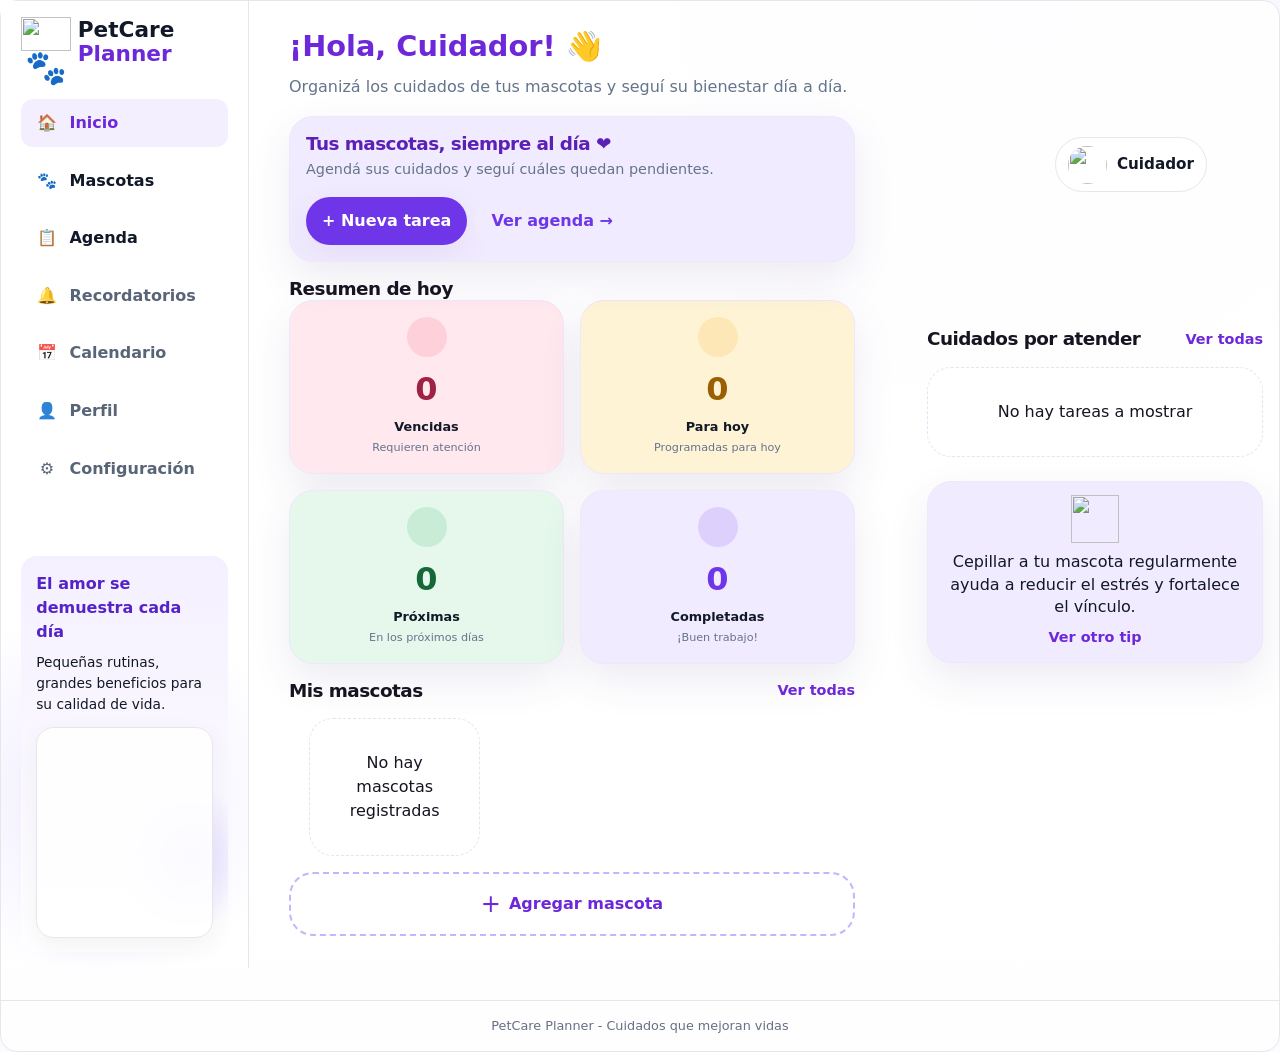
==== commit eb4a7dce: "style: mejorar contraste, foco y jerarquía visual" ====
--- a/index.html
+++ b/index.html
@@ -109,6 +109,14 @@
 
     <aside class="index-aside" aria-label="Información complementaria">
 
+  <section class="dashboard-section upcoming-tasks-aside" aria-labelledby="tasks-title">
+    <header class="section-header">
+      <h2 id="tasks-title" class="section-title">Cuidados por atender</h2>
+      <a class="section-link" href="./pages/agenda.html" aria-label="Ver todas las tareas">Ver todas</a>
+    </header>
+    <ul id="upcoming-tasks-list" class="tasks-list"></ul>
+  </section>
+
   <article class="dashboard-section tip-of-the-day" id="tip-of-the-day" aria-labelledby="tip-title">
     <header class="tip-content">
       <h2 id="tip-title" class="visually-hidden">Tip del día</h2>
@@ -120,14 +128,6 @@
       <button class="tip-of-the-day__button" type="button">Ver otro tip</button>
     </header>
   </article>
-
-  <section class="dashboard-section upcoming-tasks-aside" aria-labelledby="tasks-title">
-    <header class="section-header">
-      <h2 id="tasks-title" class="section-title">Próximas tareas</h2>
-      <a class="section-link" href="./pages/agenda.html" aria-label="Ver todas las tareas">Ver todas</a>
-    </header>
-    <ul id="upcoming-tasks-list" class="tasks-list"></ul>
-  </section>
 
 </aside>
 
--- a/assets/css/base.css
+++ b/assets/css/base.css
@@ -0,0 +1,308 @@
+/* =========================
+   PetCare Planner - base.css
+   Base visual global
+========================= */
+
+:root {
+  /* Marca */
+  --color-primary: #6f35e8;
+  --color-primary-dark: #5524c9;
+  --color-primary-light: #f1ebff;
+
+  /* Estados */
+  --color-danger: #f04464;
+  --color-danger-light: #ffe8ee;
+  --color-danger-text: #9e2244;
+
+  --color-warning: #f59e0b;
+  --color-warning-light: #fff3d6;
+  --color-warning-text: #9a5f00;
+
+  --color-success: #22a956;
+  --color-success-light: #e5f8eb;
+  --color-success-text: #176838;
+
+  --color-info: #4f7cff;
+  --color-info-light: #eaf0ff;
+  --color-info-text: #2549a5;
+
+  /* Neutros */
+  --color-bg: #fbfaff;
+  --color-surface: #ffffff;
+  --color-text: #171421;
+  --color-muted: #667085;
+  --color-border: #e7e2f3;
+  --color-field-border: #8b8298;
+  --color-white: #ffffff;
+
+  /* Sombras */
+  --shadow-soft: 0 10px 30px rgba(87, 64, 140, 0.08);
+  --shadow-card: 0 8px 24px rgba(55, 45, 90, 0.06);
+
+  /* Bordes */
+  --radius-sm: 10px;
+  --radius-md: 16px;
+  --radius-lg: 24px;
+  --radius-xl: 32px;
+  --radius-pill: 999px;
+
+  /* Espaciados */
+  --space-xs: 0.25rem;
+  --space-sm: 0.5rem;
+  --space-md: 1rem;
+  --space-lg: 1.5rem;
+  --space-xl: 2rem;
+  --space-2xl: 3rem;
+
+  /* Tipografía */
+  --font-main:
+    system-ui, -apple-system, BlinkMacSystemFont, "Segoe UI", sans-serif;
+
+  /* Layout */
+  --container-mobile: min(100% - 2rem, 430px);
+  --container-desktop: min(100% - 3rem, 1440px);
+  --sidebar-width: 240px;
+  --desktop-gap: 2rem;
+
+  /* Transiciones */
+  --transition-fast: 0.2s ease;
+  --transition-normal: 0.3s ease;
+  --transition-ui: 160ms ease;
+  --transition-colors:
+    background-color var(--transition-ui),
+    border-color var(--transition-ui),
+    color var(--transition-ui);
+  --transition-interactive:
+    transform var(--transition-ui),
+    box-shadow var(--transition-ui),
+    background-color var(--transition-ui),
+    border-color var(--transition-ui),
+    color var(--transition-ui);
+}
+
+/* Reset básico */
+*,
+*::before,
+*::after {
+  box-sizing: border-box;
+}
+
+html {
+  scroll-behavior: smooth;
+}
+
+body {
+  margin: 0;
+  min-height: 100vh;
+  font-family: var(--font-main);
+  font-size: 16px;
+  line-height: 1.5;
+  background: var(--color-bg);
+  color: var(--color-text);
+  overflow-x: hidden;
+  -webkit-font-smoothing: antialiased;
+  text-rendering: optimizeLegibility;
+}
+
+/* Tipografía */
+h1,
+h2,
+h3,
+h4,
+p {
+  margin: 0;
+}
+
+h1,
+h2,
+h3,
+h4 {
+  color: var(--color-text);
+}
+
+h1 {
+  font-size: clamp(2rem, 6vw, 3rem);
+  line-height: 1.1;
+  letter-spacing: -0.04em;
+}
+
+h2 {
+  font-size: clamp(1.35rem, 4vw, 2rem);
+  line-height: 1.2;
+  letter-spacing: -0.03em;
+}
+
+h3 {
+  font-size: 1.1rem;
+  line-height: 1.3;
+}
+
+p {
+  color: var(--color-muted);
+}
+
+/* Listas */
+ul,
+ol {
+  margin: 0;
+  padding-left: 1.25rem;
+}
+
+/* Enlaces */
+a {
+  color: inherit;
+}
+
+a:hover {
+  color: var(--color-primary);
+}
+
+.nav-link,
+.button-link {
+  text-decoration: none;
+}
+
+/* Imágenes */
+img,
+svg {
+  max-width: 100%;
+  display: block;
+}
+
+/* Formularios y botones base */
+button,
+input,
+select,
+textarea {
+  font: inherit;
+}
+
+button {
+  border: none;
+  cursor: pointer;
+  background: transparent;
+  color: inherit;
+}
+
+input,
+select,
+textarea {
+  width: 100%;
+  min-height: 44px;
+}
+
+/* Evita highlight molesto en mobile */
+a,
+button {
+  -webkit-tap-highlight-color: transparent;
+}
+
+/* Accesibilidad */
+a:focus-visible,
+button:focus-visible,
+input:focus-visible,
+select:focus-visible,
+textarea:focus-visible {
+  outline: 3px solid var(--color-primary-dark);
+  outline-offset: 3px;
+}
+
+/* Reserva espacio cuando la navegación inferior está fija. */
+@media (max-width: 767px) {
+  html {
+    scroll-padding-bottom: calc(6rem + env(safe-area-inset-bottom));
+  }
+}
+
+/* Layout general */
+.page {
+  min-height: 100vh;
+  min-height: 100dvh;
+  padding-bottom: calc(6rem + env(safe-area-inset-bottom));
+}
+
+.app-container {
+  width: var(--container-mobile);
+  margin-inline: auto;
+}
+
+.page-header {
+  padding: var(--space-lg) 0 var(--space-md);
+}
+
+.page-title {
+  margin-bottom: var(--space-sm);
+}
+
+.page-subtitle {
+  max-width: 34rem;
+  margin-bottom: 0;
+  font-size: 1rem;
+  color: var(--color-muted);
+}
+
+/* Utilidad accesible */
+.visually-hidden {
+  position: absolute;
+  width: 1px;
+  height: 1px;
+  padding: 0;
+  margin: -1px;
+  overflow: hidden;
+  clip-path: inset(50%);
+  white-space: nowrap;
+  border: 0;
+}
+
+/* Skip link accesible */
+.skip-link {
+  position: absolute;
+  top: 1rem;
+  left: 1rem;
+  z-index: 1000;
+  padding: 0.75rem 1rem;
+  border-radius: var(--radius-sm);
+  background: var(--color-primary);
+  color: var(--color-white);
+  transform: translateY(-150%);
+  transition: transform var(--transition-fast);
+}
+
+.skip-link:focus {
+  transform: translateY(0);
+}
+
+/* Usuarios con animaciones reducidas */
+@media (prefers-reduced-motion: reduce) {
+  html {
+    scroll-behavior: auto;
+  }
+
+  *,
+  *::before,
+  *::after {
+    transition-duration: 0.01ms !important;
+    animation-duration: 0.01ms !important;
+    animation-iteration-count: 1 !important;
+  }
+}
+
+/* Desktop */
+@media (min-width: 768px) {
+  .page {
+    padding-bottom: 2rem;
+  }
+
+  .app-container {
+    width: var(--container-desktop);
+  }
+}
+
+/* Botones y campos deshabilitados */
+button:disabled,
+input:disabled,
+select:disabled,
+textarea:disabled {
+  cursor: not-allowed;
+  opacity: 0.6;
+}
--- a/assets/css/components.css
+++ b/assets/css/components.css
@@ -138,11 +138,11 @@
 
 .btn-danger {
   background: var(--color-danger-light);
-  color: var(--color-danger);
+  color: var(--color-danger-text);
 }
 
 .btn-danger:hover {
-  background: var(--color-danger);
+  background: var(--color-danger-text);
   color: var(--color-white, #ffffff);
 }
 
@@ -260,22 +260,22 @@
 
 .badge-danger {
   background: var(--color-danger-light);
-  color: var(--color-danger);
+  color: var(--color-danger-text);
 }
 
 .badge-warning {
   background: var(--color-warning-light);
-  color: #9a5f00;
+  color: var(--color-warning-text);
 }
 
 .badge-success {
   background: var(--color-success-light);
-  color: var(--color-success);
+  color: var(--color-success-text);
 }
 
 .badge-info {
   background: var(--color-info-light);
-  color: var(--color-info);
+  color: var(--color-info-text);
 }
 
 .badge-primary,
@@ -310,7 +310,7 @@
   width: 100%;
   max-width: 100%;
   min-height: 2.75rem;
-  border: 1px solid var(--color-border);
+  border: 1px solid var(--color-field-border);
   border-radius: var(--radius-md);
   background: var(--color-white, #ffffff);
   color: var(--color-text);
@@ -325,7 +325,7 @@
 .form-input::placeholder,
 .form-textarea::placeholder {
   color: var(--color-muted);
-  opacity: 0.72;
+  opacity: 1;
 }
 
 .form-input:focus,
@@ -333,7 +333,6 @@
 .form-textarea:focus {
   border-color: var(--color-primary);
   box-shadow: 0 0 0 4px rgba(111, 53, 232, 0.12);
-  outline: none;
 }
 
 .form-textarea {
@@ -344,13 +343,13 @@
 .form-error {
   margin: 0;
   font-size: 0.85rem;
-  color: var(--color-danger);
+  color: var(--color-danger-text);
 }
 
 .form-success {
   margin: 0;
   font-size: 0.85rem;
-  color: var(--color-success);
+  color: var(--color-success-text);
 }
 
 .form-help {
@@ -372,22 +371,22 @@
 
 .alert-success {
   background: var(--color-success-light);
-  color: var(--color-success);
+  color: var(--color-success-text);
 }
 
 .alert-error {
   background: var(--color-danger-light);
-  color: var(--color-danger);
+  color: var(--color-danger-text);
 }
 
 .alert-info {
   background: var(--color-info-light);
-  color: var(--color-info);
+  color: var(--color-info-text);
 }
 
 .alert-warning {
   background: var(--color-warning-light);
-  color: #9a5f00;
+  color: var(--color-warning-text);
 }
 
 /* =========================
--- a/assets/css/index.css
+++ b/assets/css/index.css
@@ -76,11 +76,6 @@
   align-items: stretch;
 }
 
-.tip-of-the-day {
-  padding: 0;
-  margin-top: 1rem;
-}
-
 .bottom-nav {
   margin-top: auto;
 }
@@ -229,33 +224,33 @@
   background: #ffe8ee;
 }
 .stat-card--danger .stat-card__value {
-  color: #f04464;
+  color: var(--color-danger-text);
 }
 .stat-card--danger .stat-card__icon {
   background: rgba(240, 68, 100, 0.15);
-  color: #f04464;
+  color: var(--color-danger-text);
 }
 
 .stat-card--warning {
   background: #fff3d6;
 }
 .stat-card--warning .stat-card__value {
-  color: #f59e0b;
+  color: var(--color-warning-text);
 }
 .stat-card--warning .stat-card__icon {
   background: rgba(245, 158, 11, 0.15);
-  color: #f59e0b;
+  color: var(--color-warning-text);
 }
 
 .stat-card--success {
   background: #e5f8eb;
 }
 .stat-card--success .stat-card__value {
-  color: #22a956;
+  color: var(--color-success-text);
 }
 .stat-card--success .stat-card__icon {
   background: rgba(34, 169, 86, 0.15);
-  color: #22a956;
+  color: var(--color-success-text);
 }
 
 .stat-card--primary {
@@ -455,8 +450,8 @@
   flex: 0 0 auto;
   display: grid;
   place-items: center;
-  width: 2.5rem;
-  height: 2.5rem;
+  width: 2.75rem;
+  height: 2.75rem;
   border-radius: 50%;
   font-size: 1.25rem;
   color: var(--color-muted);
@@ -684,10 +679,6 @@
     margin: 0;
   }
 
-  .tip-of-the-day {
-    margin-top: var(--space-md);
-  }
-
   .tip-content {
     gap: var(--space-sm);
     padding: 0.85rem var(--space-md);
